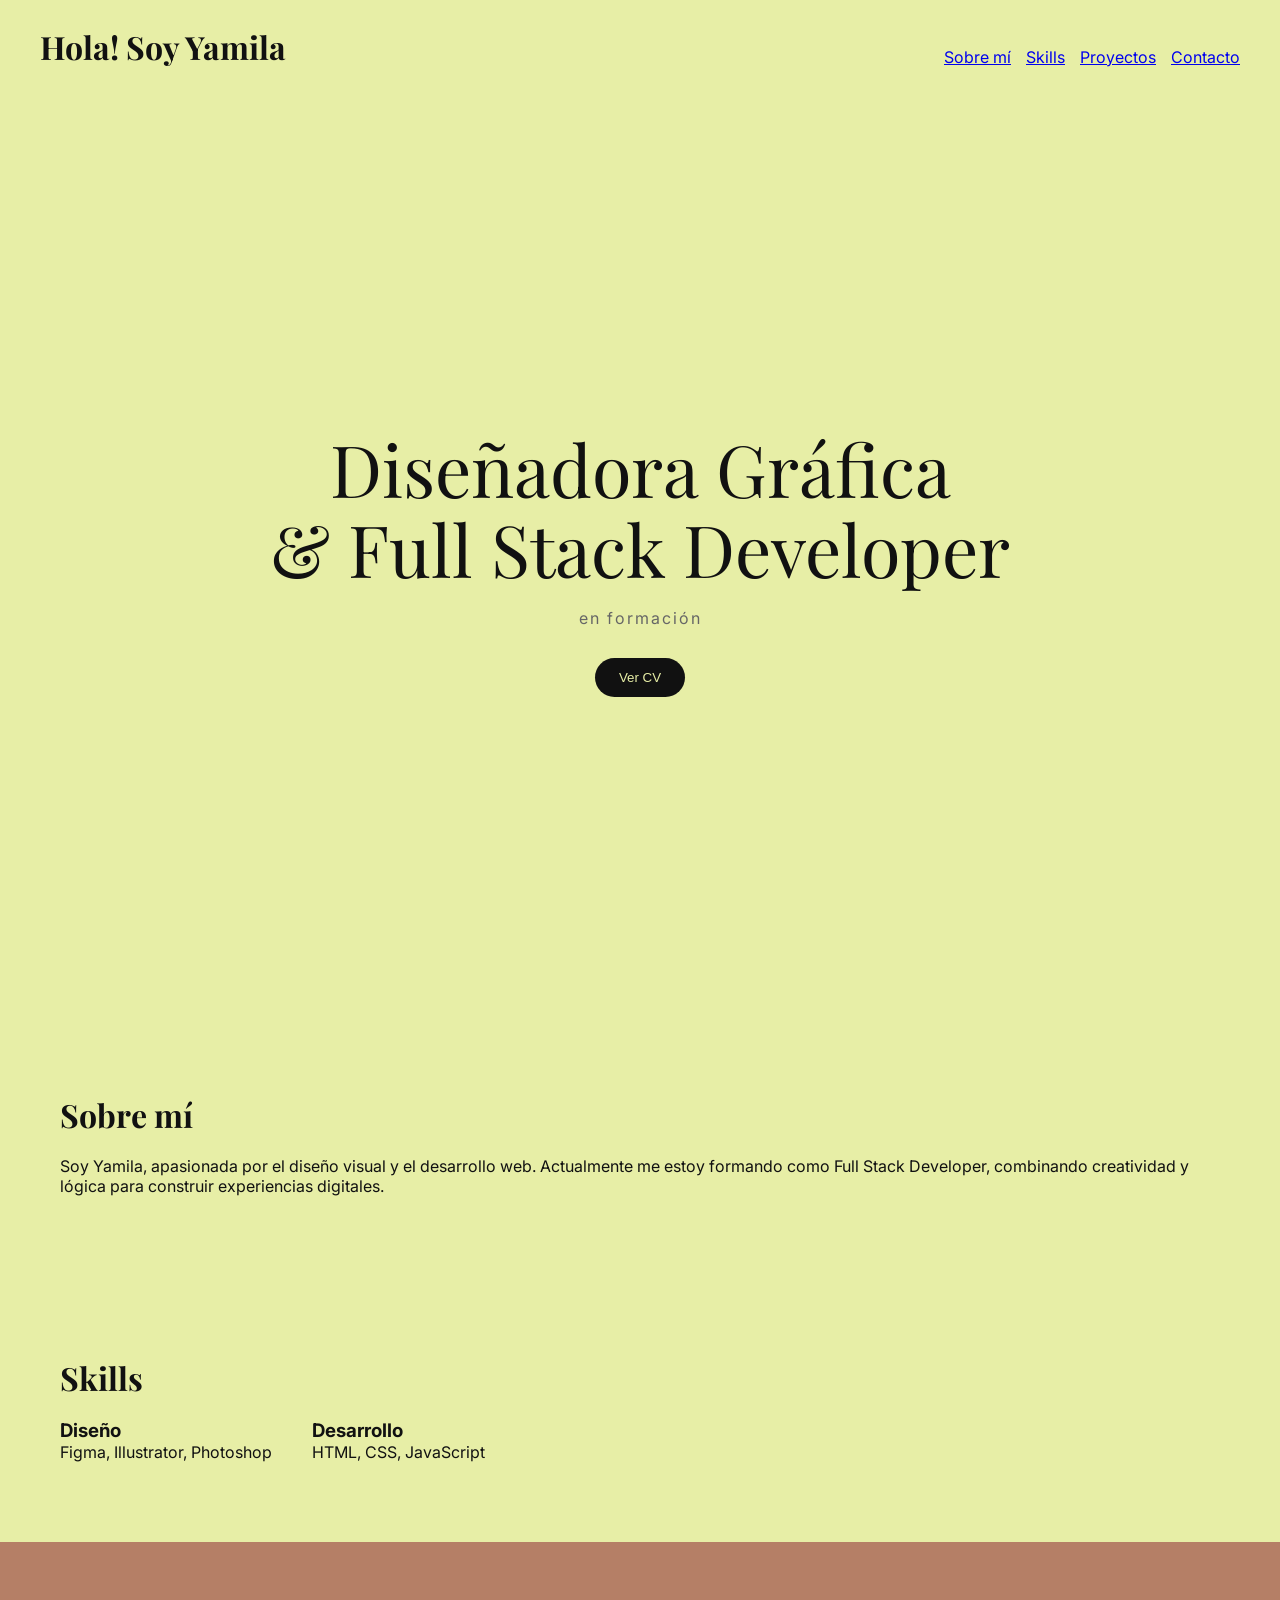
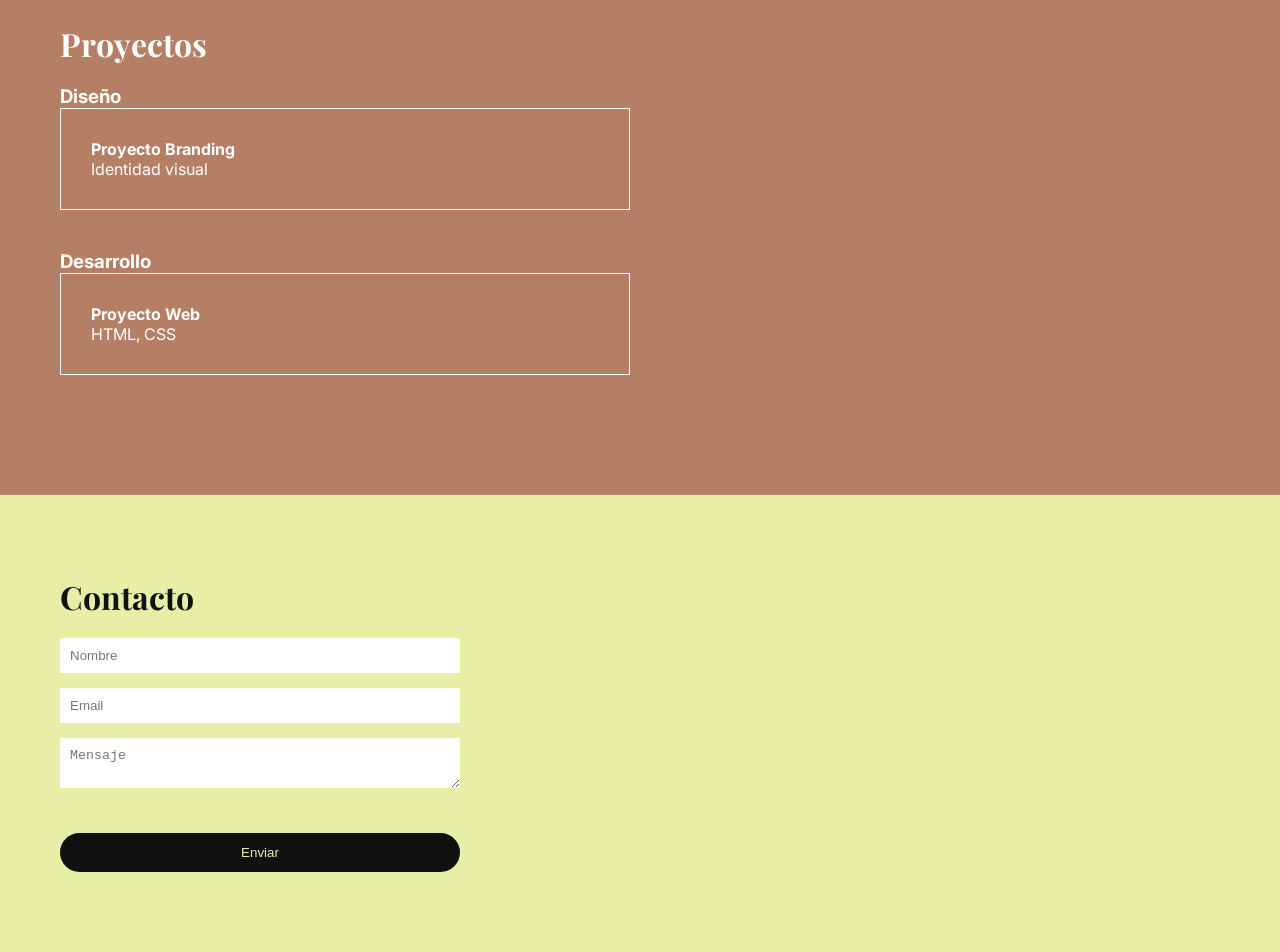
==== Proyecto/index.html @ 6d1c7fa6 "Primer commit - estructura inicial del proyecto" ====
<!DOCTYPE html>
<html lang="es">
<head>
  <meta charset="UTF-8">
  <title>Yam.diseño&código | Portfolio</title>

  <!-- Tipografías -->
  <link href="https://fonts.googleapis.com/css2?family=Playfair+Display:wght@400;700&family=Inter:wght@300;400;600&display=swap" rel="stylesheet">

  <link rel="stylesheet" href="styles.css">
</head>
<body>

  <!-- NAV -->
  <nav>
    <h2>Hola! Soy Yamila</h2>
    <ul>
      <li><a href="#about">Sobre mí</a></li>
      <li><a href="#skills">Skills</a></li>
      <li><a href="#projects">Proyectos</a></li>
      <li><a href="#contact">Contacto</a></li>
    </ul>
  </nav>

  <!-- HERO -->
  <section class="hero">
    <h1>
      Diseñadora Gráfica <br>
      & Full Stack Developer
    </h1>
    <p>en formación</p>

    <a href="cv.pdf" target="_blank">
      <button>Ver CV</button>
    </a>
  </section>

  <!-- SOBRE MI -->
  <section id="about">
    <h2>Sobre mí</h2>
    <p>
      Soy Yamila, apasionada por el diseño visual y el desarrollo web. 
      Actualmente me estoy formando como Full Stack Developer, combinando 
      creatividad y lógica para construir experiencias digitales.
    </p>
  </section>

  <!-- SKILLS -->
  <section id="skills">
    <h2>Skills</h2>

    <div class="skills-container">
      <div>
        <h3>Diseño</h3>
        <p>Figma, Illustrator, Photoshop</p>
      </div>

      <div>
        <h3>Desarrollo</h3>
        <p>HTML, CSS, JavaScript</p>
      </div>
    </div>
  </section>

  <!-- PROYECTOS -->
  <section id="projects">
    <h2>Proyectos</h2>

    <h3>Diseño</h3>
    <div class="grid">
      <a href="https://www.behance.net/TUUSUARIO" target="_blank" class="card">
        <h4>Proyecto Branding</h4>
        <p>Identidad visual</p>
      </a>
    </div>

    <h3>Desarrollo</h3>
    <div class="grid">
      <a href="https://github.com/TUUSUARIO" target="_blank" class="card">
        <h4>Proyecto Web</h4>
        <p>HTML, CSS</p>
      </a>
    </div>
  </section>

  <!-- CONTACTO -->
  <section id="contact">
    <h2>Contacto</h2>

    <form>
      <input type="text" placeholder="Nombre" required>
      <input type="email" placeholder="Email" required>
      <textarea placeholder="Mensaje" required></textarea>
      <button type="submit">Enviar</button>
    </form>
  </section>

</body>
</html>
---- Proyecto/styles.css ----
:root {
  --bg-main: #E7EEA6;   /* amarillo pastel */
  --bg-accent: #b57f66; /* terracota */
  --black: #111111;
  --white: #ffffff;
  --gray: #666;
}

* {
  margin: 0;
  padding: 0;
  box-sizing: border-box;
}

html {
  scroll-behavior: smooth;
}

body {
  font-family: 'Inter', sans-serif;
  background: var(--bg-main);
  color: var(--black);
}

/* NAV */
nav {
  display: flex;
  justify-content: space-between;
  align-items: center;
  padding: 25px 40px;
}

.logo {
  font-family: 'Playfair Display', serif;
  font-size: 20px;
}

nav ul {
  display: flex;
  gap: 15px;
  list-style: none;
}

/* BOTONES NAV */
.nav-btn {
  text-decoration: none;
  color: var(--black);
  border: 1px solid var(--black);
  padding: 8px 16px;
  border-radius: 20px;
  transition: 0.3s;
  font-family: 'Playfair Display', serif;
}

.nav-btn:hover {
  background: var(--black);
  color: var(--bg-main);
}

/* HERO */
.hero {
  min-height: 100vh;
  display: flex;
  flex-direction: column;
  justify-content: center;
  align-items: center;
  text-align: center;
  padding: 40px;
}

.hero h1 {
  font-family: 'Playfair Display', serif;
  font-size: 72px;
  font-weight: 400;
  line-height: 1.1;
  max-width: 800px;
}

.hero p {
  margin-top: 20px;
  letter-spacing: 2px;
  color: var(--gray);
}

/* BOTÓN */
button {
  margin-top: 30px;
  background: var(--black);
  color: var(--bg-main);
  border: none;
  padding: 12px 24px;
  border-radius: 20px;
  cursor: pointer;
  transition: 0.3s;
}

button:hover {
  transform: translateY(-3px);
}

/* SECCIONES */
section {
  padding: 80px 60px;
}

h2 {
  font-size: 32px;
  margin-bottom: 20px;
  font-family: 'Playfair Display', serif;
}

/* SKILLS */
.skills-container {
  display: flex;
  gap: 40px;
}

/* PROYECTOS */
#projects {
  background: var(--bg-accent);
  color: var(--white);
}

.grid {
  display: grid;
  grid-template-columns: repeat(2, 1fr);
  gap: 20px;
  margin-bottom: 40px;
}

.card {
  text-decoration: none;
  color: inherit;
  border: 1px solid var(--white);
  padding: 30px;
  transition: 0.3s;
}

.card:hover {
  background: var(--white);
  color: var(--black);
}

/* FORM */
form {
  display: flex;
  flex-direction: column;
  gap: 15px;
  max-width: 400px;
}

input, textarea {
  padding: 10px;
  border: none;
  outline: none;
}

/* RESPONSIVE */
@media (max-width: 768px) {

  nav {
    flex-direction: column;
    gap: 15px;
  }

  .hero h1 {
    font-size: 36px;
  }

  .skills-container {
    flex-direction: column;
  }

  .grid {
    grid-template-columns: 1fr;
  }
}
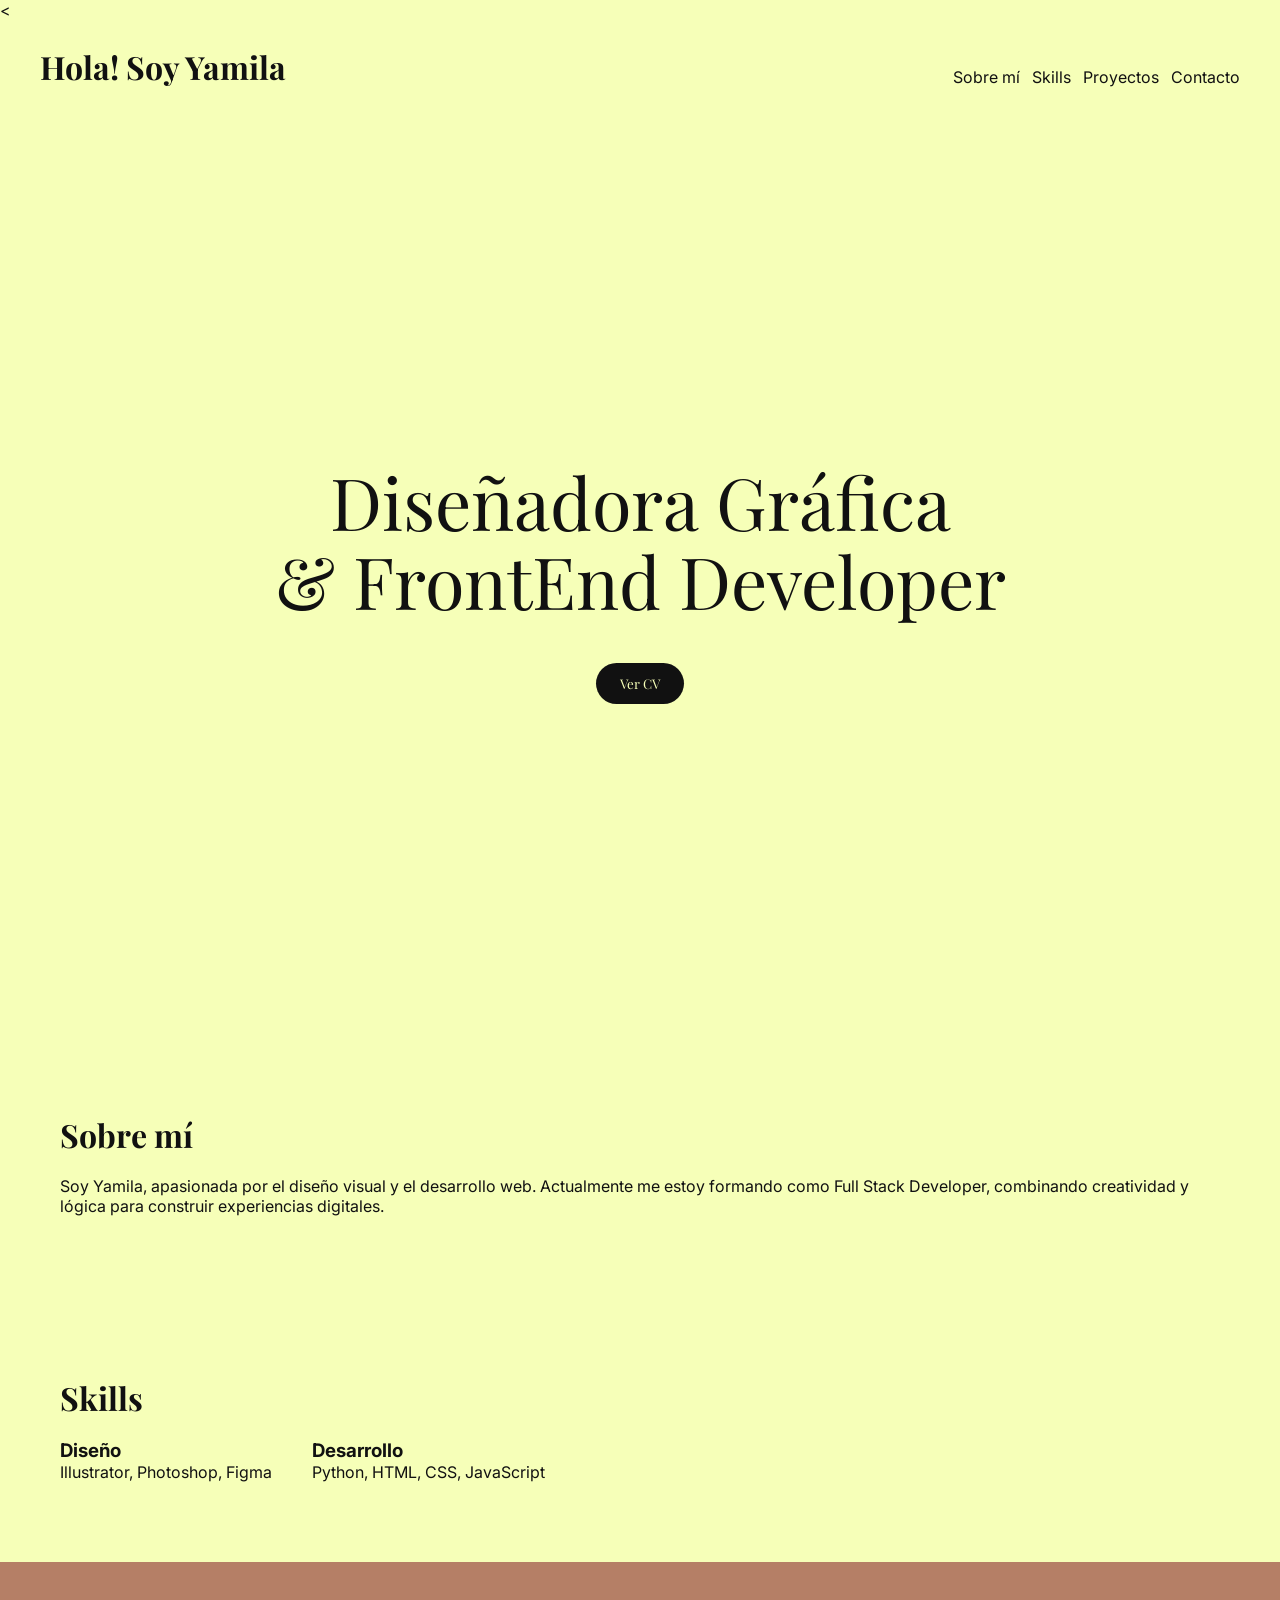
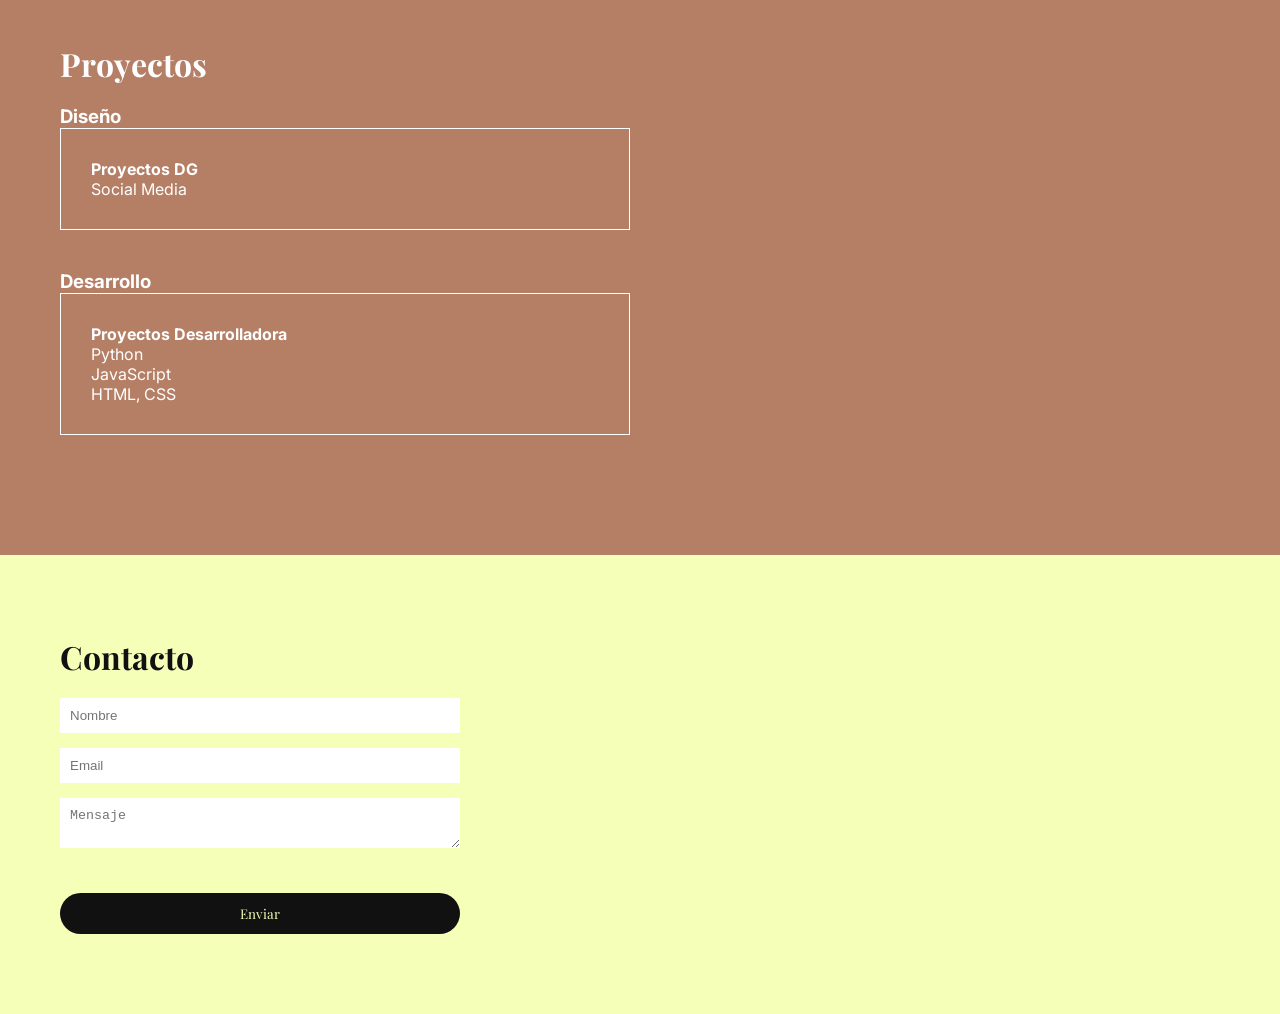
==== commit c759ad2b: "Actualizo cambios antes de seguir modificando" ====
--- a/Proyecto/index.html
+++ b/Proyecto/index.html
@@ -5,8 +5,7 @@
   <title>Yam.diseño&código | Portfolio</title>
 
   <!-- Tipografías -->
-  <link href="https://fonts.googleapis.com/css2?family=Playfair+Display:wght@400;700&family=Inter:wght@300;400;600&display=swap" rel="stylesheet">
-
+  <<link href="https://fonts.googleapis.com/css2?family=Playfair+Display:wght@400;700&family=Inter:wght@300;400;600&display=swap" rel="stylesheet">
   <link rel="stylesheet" href="styles.css">
 </head>
 <body>
@@ -26,11 +25,9 @@
   <section class="hero">
     <h1>
       Diseñadora Gráfica <br>
-      & Full Stack Developer
-    </h1>
-    <p>en formación</p>
+      & FrontEnd Developer
 
-    <a href="cv.pdf" target="_blank">
+    <a href="https://drive.google.com/drive/folders/1eOu3ENgySRpgzXTLeotrLf6iqLKdBv76" target="_blank">
       <button>Ver CV</button>
     </a>
   </section>
@@ -52,12 +49,12 @@
     <div class="skills-container">
       <div>
         <h3>Diseño</h3>
-        <p>Figma, Illustrator, Photoshop</p>
+        <p>Illustrator, Photoshop, Figma</p>
       </div>
 
       <div>
         <h3>Desarrollo</h3>
-        <p>HTML, CSS, JavaScript</p>
+        <p>Python, HTML, CSS, JavaScript</p>
       </div>
     </div>
   </section>
@@ -68,16 +65,18 @@
 
     <h3>Diseño</h3>
     <div class="grid">
-      <a href="https://www.behance.net/TUUSUARIO" target="_blank" class="card">
-        <h4>Proyecto Branding</h4>
-        <p>Identidad visual</p>
+      <a href="https://www.behance.net/gallery/148777861/PORTFOLIO-SOCIAL-MEDIA-2022" target="_blank" class="card">
+        <h4>Proyectos DG</h4>
+        <p>Social Media</p>
       </a>
     </div>
 
     <h3>Desarrollo</h3>
     <div class="grid">
-      <a href="https://github.com/TUUSUARIO" target="_blank" class="card">
-        <h4>Proyecto Web</h4>
+      <a href="https://github.com/repos" target="_blank" class="card">
+        <h4>Proyectos Desarrolladora</h4>
+        <p>Python</p>
+        <p>JavaScript</p>
         <p>HTML, CSS</p>
       </a>
     </div>
--- a/Proyecto/styles.css
+++ b/Proyecto/styles.css
@@ -1,9 +1,14 @@
 :root {
-  --bg-main: #E7EEA6;   /* amarillo pastel */
+  --bg-main: #f6ffb8;   /* amarillo pastel */
   --bg-accent: #b57f66; /* terracota */
   --black: #111111;
   --white: #ffffff;
   --gray: #666;
+}
+
+nav a {
+  text-decoration: none !important;
+  color: inherit !important;
 }
 
 * {
@@ -31,30 +36,35 @@
 }
 
 .logo {
-  font-family: 'Playfair Display', serif;
-  font-size: 20px;
+  font-family: 'Playfair Display', serif !important;
+  font-size: 24px;
+  font-weight: 400;
 }
 
+/* NAV LISTA */
 nav ul {
   display: flex;
-  gap: 15px;
+  gap: 12px;
   list-style: none;
 }
 
-/* BOTONES NAV */
+/* BOTONES*/
 .nav-btn {
-  text-decoration: none;
-  color: var(--black);
-  border: 1px solid var(--black);
-  padding: 8px 16px;
-  border-radius: 20px;
+  text-decoration: none !important;
+  background: var(--black);
+  color: var(--bg-main) !important;
+  padding: 10px 20px;
+  border-radius: 999px;
+  font-family: 'Playfair Display', serif;
+  font-size: 14px;
+  display: inline-block;
   transition: 0.3s;
-  font-family: 'Playfair Display', serif;
+  letter-spacing: 1px;
 }
 
+/* HOVER SUTIL */
 .nav-btn:hover {
-  background: var(--black);
-  color: var(--bg-main);
+  transform: translateY(-2px);
 }
 
 /* HERO */
@@ -82,16 +92,17 @@
   color: var(--gray);
 }
 
-/* BOTÓN */
+/* BOTÓN CV */
 button {
   margin-top: 30px;
   background: var(--black);
   color: var(--bg-main);
   border: none;
   padding: 12px 24px;
-  border-radius: 20px;
+  border-radius: 999px;
   cursor: pointer;
   transition: 0.3s;
+  font-family: 'Playfair Display', serif;
 }
 
 button:hover {
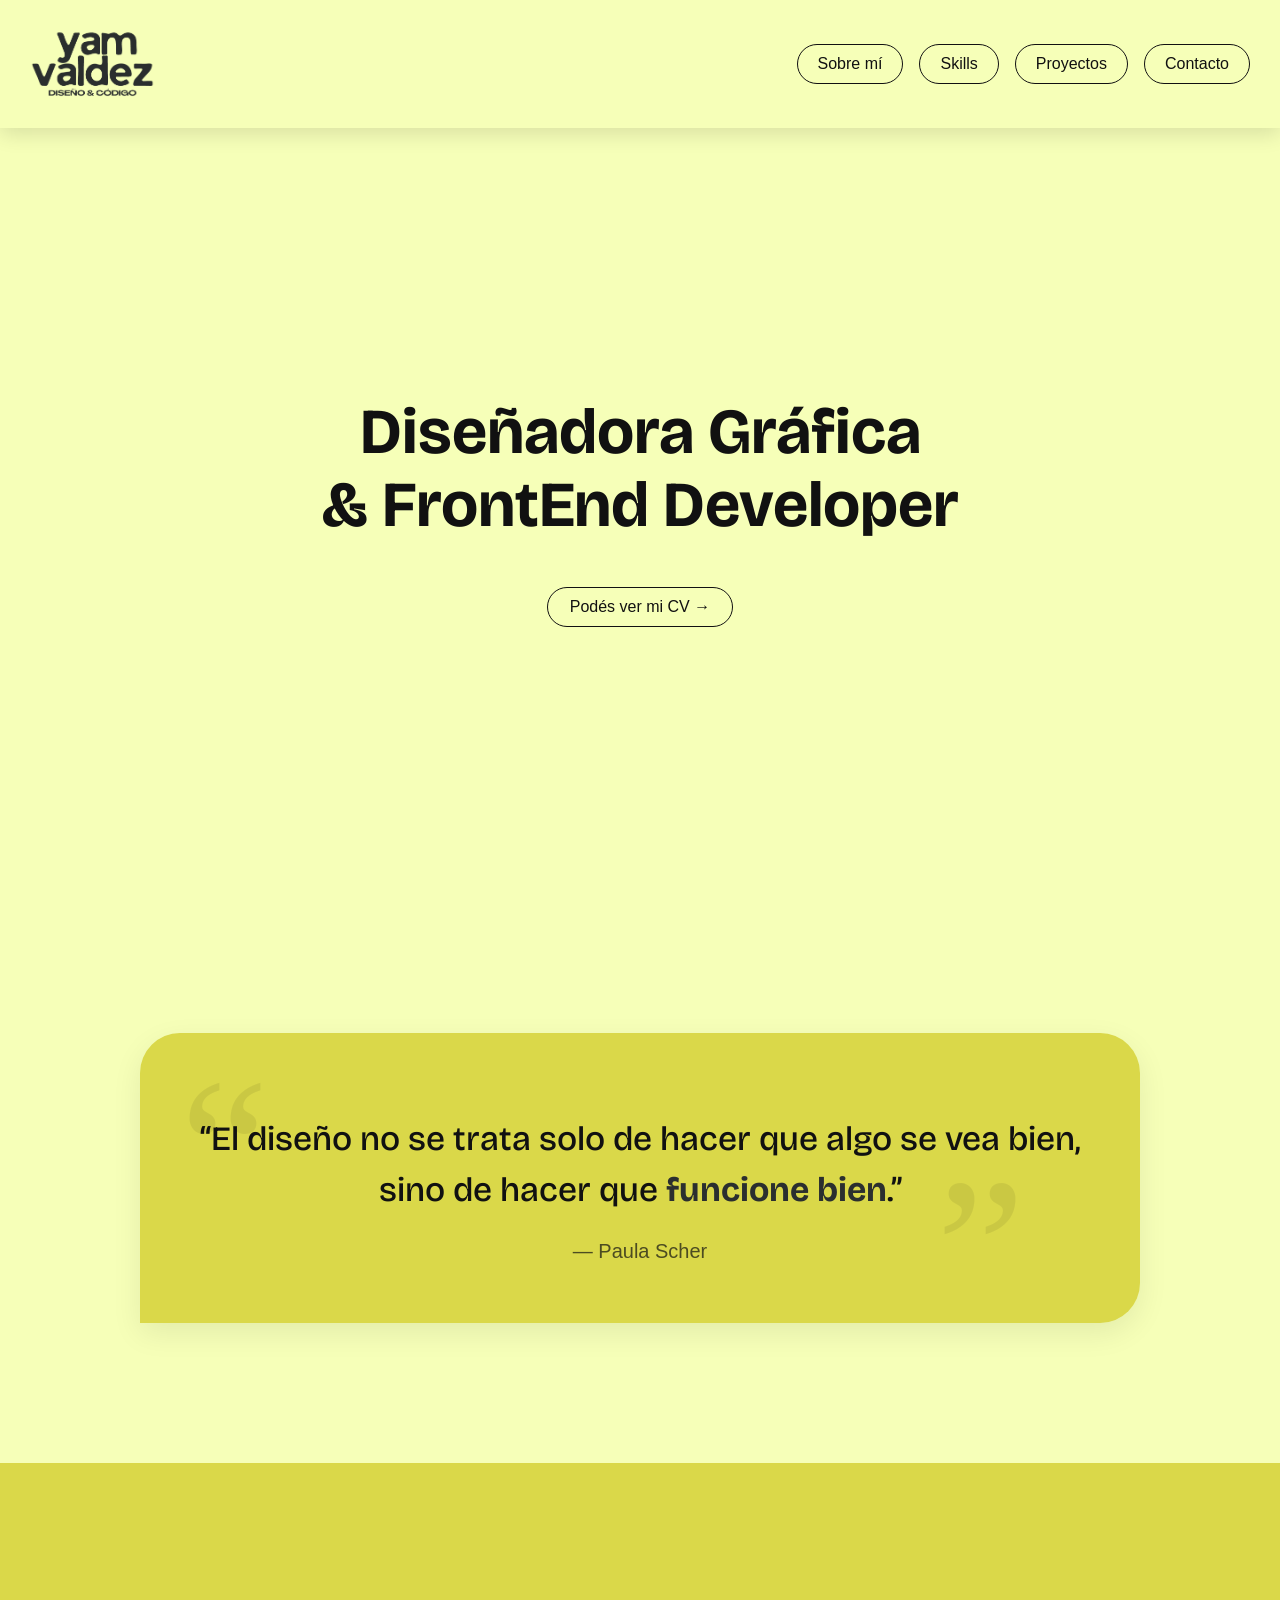
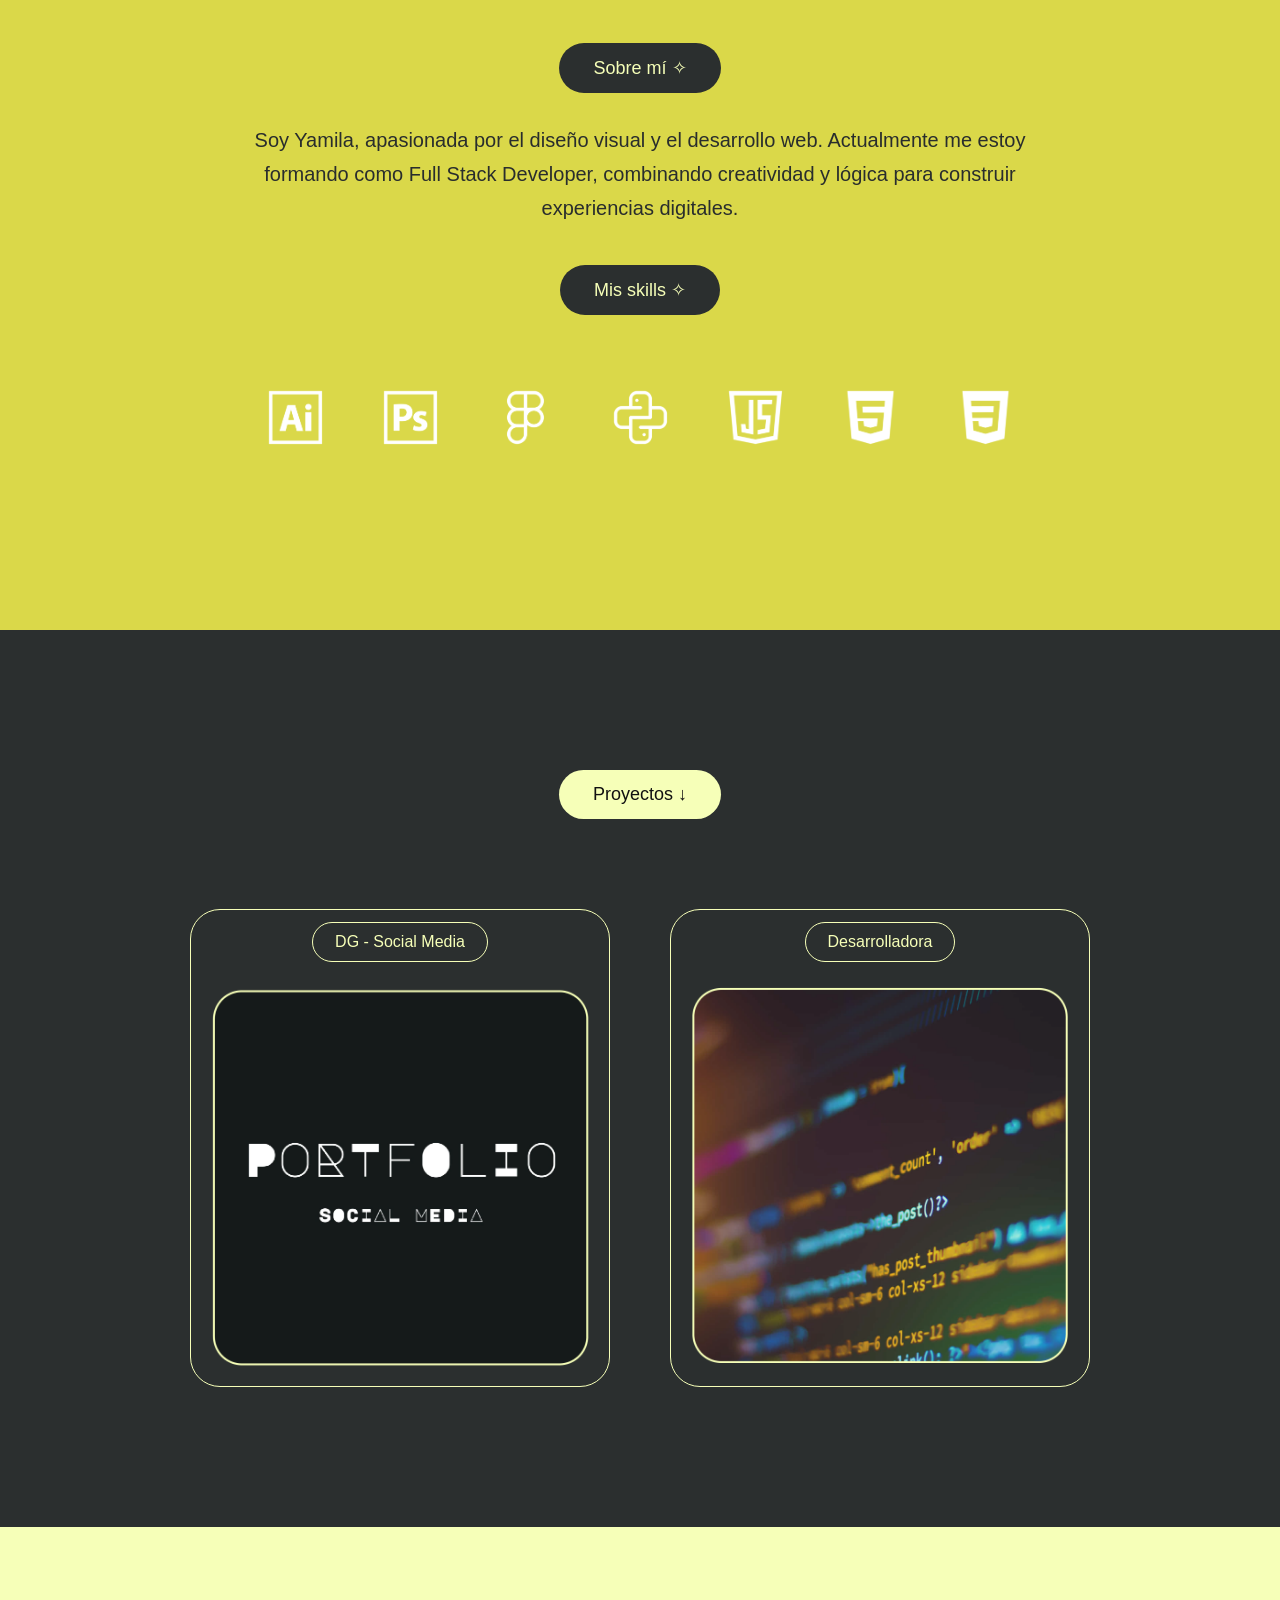
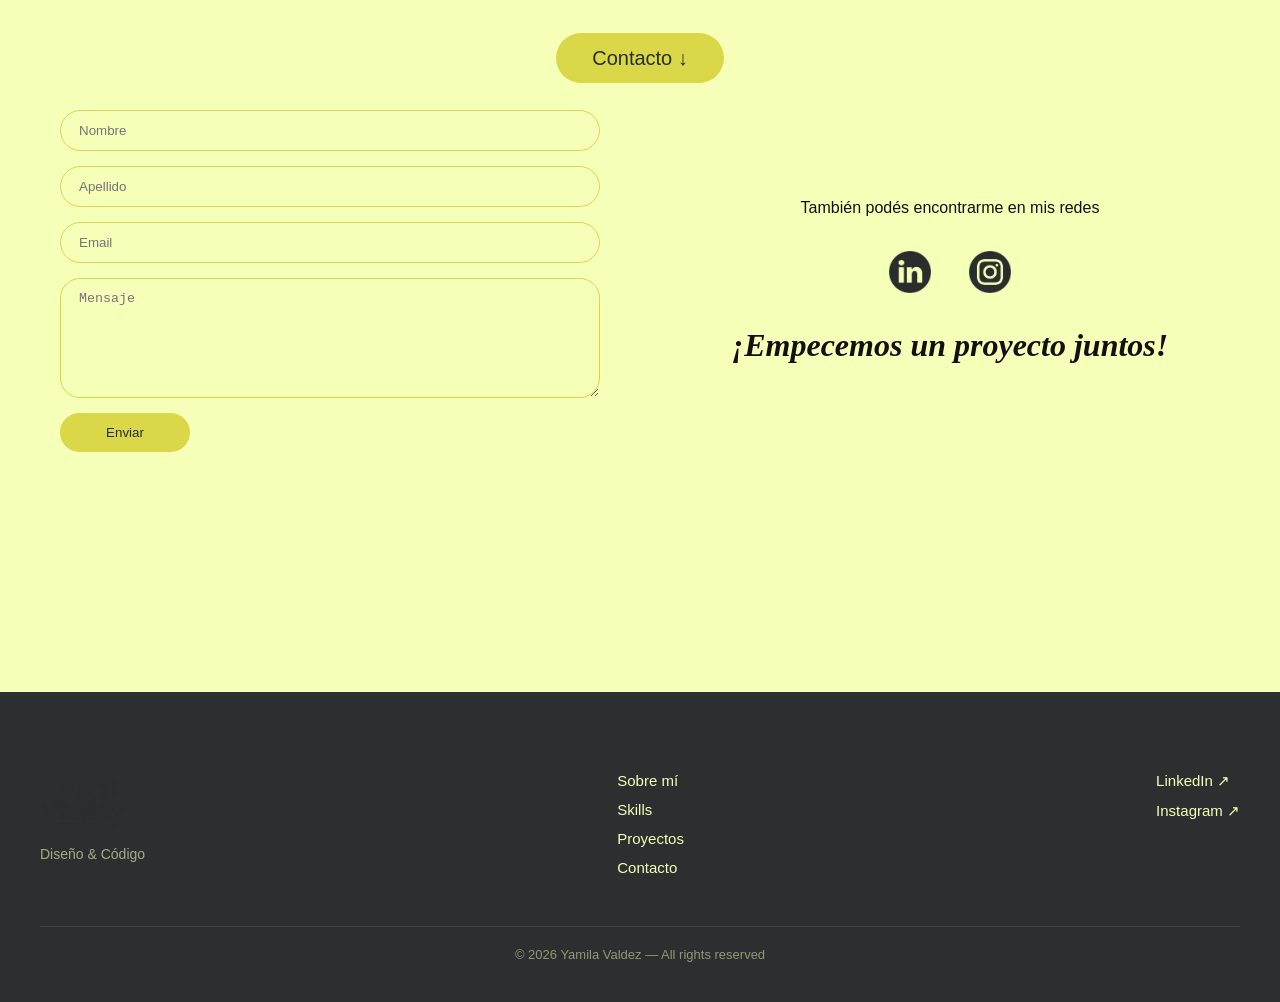
==== commit 55b95dc0: "feat: Header, cita, footer" ====
--- a/Proyecto/index.html
+++ b/Proyecto/index.html
@@ -2,97 +2,181 @@
 <html lang="es">
 <head>
   <meta charset="UTF-8">
-  <title>Yam.diseño&código | Portfolio</title>
+  <title>Yamila | Portfolio</title>
 
-  <!-- Tipografías -->
-  <<link href="https://fonts.googleapis.com/css2?family=Playfair+Display:wght@400;700&family=Inter:wght@300;400;600&display=swap" rel="stylesheet">
-  <link rel="stylesheet" href="styles.css">
-</head>
+ <!-- Tipografía -->
+<link rel="preconnect" href="https://fonts.googleapis.com">
+<link rel="preconnect" href="https://fonts.gstatic.com" crossorigin>
+
+<link href="https://fonts.googleapis.com/css2?family=Bricolage+Grotesque:wght@400;600;700&display=swap" rel="stylesheet">
+
+<link rel="stylesheet" href="styles.css">
+
 <body>
 
-  <!-- NAV -->
-  <nav>
-    <h2>Hola! Soy Yamila</h2>
-    <ul>
-      <li><a href="#about">Sobre mí</a></li>
-      <li><a href="#skills">Skills</a></li>
-      <li><a href="#projects">Proyectos</a></li>
-      <li><a href="#contact">Contacto</a></li>
-    </ul>
+<!-- HEADER -->
+<header class="header">
+  <nav class="nav">
+    <img src="img/logoyam.png" alt="Logo Yamila" class="logo">
+
+    <div class="nav-right">
+      <a href="#about" class="pill">Sobre mí</a>
+      <a href="#skills" class="pill">Skills</a>
+      <a href="#projects" class="pill">Proyectos</a>
+      <a href="#contact" class="pill">Contacto</a>
+    </div>
   </nav>
+</header>
 
-  <!-- HERO -->
-  <section class="hero">
-    <h1>
-      Diseñadora Gráfica <br>
-      & FrontEnd Developer
+<!-- HERO -->
+<section class="hero">
+  <h1>
+    Diseñadora Gráfica <br>
+    & FrontEnd Developer
+  </h1>
 
-    <a href="https://drive.google.com/drive/folders/1eOu3ENgySRpgzXTLeotrLf6iqLKdBv76" target="_blank">
-      <button>Ver CV</button>
-    </a>
-  </section>
+  <a href="https://drive.google.com/file/d/12jCxW74BSEl3ojDvRI3MkDYJwRW93o4f/view?usp=drive_link" target="_blank" class="cta">
+    Podés ver mi CV →
+  </a>
+</section>
 
-  <!-- SOBRE MI -->
-  <section id="about">
-    <h2>Sobre mí</h2>
+<section class="quote">
+  <div class="quote-card">
     <p>
-      Soy Yamila, apasionada por el diseño visual y el desarrollo web. 
-      Actualmente me estoy formando como Full Stack Developer, combinando 
-      creatividad y lógica para construir experiencias digitales.
+      “El diseño no se trata solo de hacer que algo se vea bien,
+      sino de hacer que <strong>funcione bien</strong>.”
     </p>
-  </section>
+    <span>— Paula Scher</span>
+  </div>
+</section>
 
-  <!-- SKILLS -->
-  <section id="skills">
-    <h2>Skills</h2>
+<!-- ABOUT + SKILLS -->
+<section class="about-skills">
 
-    <div class="skills-container">
-      <div>
-        <h3>Diseño</h3>
-        <p>Illustrator, Photoshop, Figma</p>
-      </div>
+  <div id="about" class="about">
+    <div class="tag">Sobre mí ✧</div>
 
-      <div>
-        <h3>Desarrollo</h3>
-        <p>Python, HTML, CSS, JavaScript</p>
-      </div>
+    <p>
+      Soy Yamila, apasionada por el diseño visual y el desarrollo web.
+      Actualmente me estoy formando como Full Stack Developer, combinando creatividad
+      y lógica para construir experiencias digitales.
+    </p>
+  </div>
+
+  <div id="skills" class="skills">
+    <div class="tag">Mis skills ✧</div>
+
+    <div class="skills-icons">
+      <img src="img/ai.png" alt="Illustrator">
+      <img src="img/ps.png" alt="Photoshop">
+      <img src="img/figma.png" alt="Figma">
+      <img src="img/py.png" alt="Python">
+      <img src="img/js.png" alt="JavaScript">
+      <img src="img/html.png" alt="HTML">
+      <img src="img/css.png" alt="CSS">
     </div>
-  </section>
+  </div>
 
-  <!-- PROYECTOS -->
-  <section id="projects">
-    <h2>Proyectos</h2>
+</section>
 
-    <h3>Diseño</h3>
-    <div class="grid">
-      <a href="https://www.behance.net/gallery/148777861/PORTFOLIO-SOCIAL-MEDIA-2022" target="_blank" class="card">
-        <h4>Proyectos DG</h4>
-        <p>Social Media</p>
+<!-- PROYECTOS -->
+<section id="projects" class="projects">
+
+  <div class="tag dark">Proyectos ↓</div>
+
+  <div class="projects-grid">
+
+    <div class="project-item">
+      <p class="project-label">DG - Social Media</p>
+      <a href="https://www.behance.net/gallery/148777861/PORTFOLIO-SOCIAL-MEDIA-2022" target="_blank">
+        <img src="img/portfolio.png" alt="Proyecto diseño">
       </a>
     </div>
 
-    <h3>Desarrollo</h3>
-    <div class="grid">
-      <a href="https://github.com/repos" target="_blank" class="card">
-        <h4>Proyectos Desarrolladora</h4>
-        <p>Python</p>
-        <p>JavaScript</p>
-        <p>HTML, CSS</p>
+    <div class="project-item">
+      <p class="project-label">Desarrolladora</p>
+      <a href="https://github.com/Yamila-Valdez" target="_blank">
+        <img src="img/desarrolladora.png" alt="Proyecto desarrollo">
       </a>
     </div>
-  </section>
 
-  <!-- CONTACTO -->
-  <section id="contact">
-    <h2>Contacto</h2>
+  </div>
 
-    <form>
-      <input type="text" placeholder="Nombre" required>
-      <input type="email" placeholder="Email" required>
-      <textarea placeholder="Mensaje" required></textarea>
+</section>
+
+<!-- CONTACTO -->
+<section id="contact" class="contact">
+
+  <div class="contact-title">
+    <span>Contacto ↓</span>
+  </div>
+
+  <div class="contact-box">
+
+    <form class="contact-form">
+      <input type="text" placeholder="Nombre">
+      <input type="text" placeholder="Apellido">
+      <input type="email" placeholder="Email">
+      <textarea placeholder="Mensaje"></textarea>
+
       <button type="submit">Enviar</button>
     </form>
-  </section>
+
+    <div class="contact-info">
+      <p>También podés encontrarme en mis redes</p>
+
+      <div class="social-icons">
+        <a href="https://www.linkedin.com/in/yamila-valdez-aguilar-5b4b71198" target="_blank">
+          <img src="img/linkedin.png" alt="LinkedIn">
+        </a>
+
+        <a href="https://www.instagram.com/yam.antoniet" target="_blank">
+          <img src="img/instagram.png" alt="Instagram">
+        </a>
+      </div>
+
+      <h2>¡Empecemos un proyecto juntos!</h2>
+    </div>
+
+  </div>
+
+</section>
+
+<footer class="footer">
+
+  <div class="footer-container">
+
+    <!-- LOGO + FRASE -->
+    <div class="footer-brand">
+      <img src="img/logoyam.png" alt="Logo Yam">
+      <p>Diseño & Código</p>
+    </div>
+
+    <!-- NAVEGACIÓN -->
+    <div class="footer-links">
+      <a href="#about">Sobre mí</a>
+      <a href="#skills">Skills</a>
+      <a href="#projects">Proyectos</a>
+      <a href="#contact">Contacto</a>
+    </div>
+
+    <!-- REDES -->
+    <div class="footer-social">
+      <a href="https://www.linkedin.com/in/yamila-valdez-aguilar-5b4b71198/" target="_blank">LinkedIn ↗</a>
+      <a href="https://www.instagram.com/yam.antoniet/" target="_blank">Instagram ↗</a>
+    </div>
+
+  </div>
+
+  <!-- LINEA -->
+  <div class="footer-line"></div>
+
+  <!-- COPY -->
+  <p class="footer-copy">
+    © 2026 Yamila Valdez — All rights reserved
+  </p>
+
+</footer>
 
 </body>
 </html>
--- a/Proyecto/styles.css
+++ b/Proyecto/styles.css
@@ -1,188 +1,474 @@
 :root {
-  --bg-main: #f6ffb8;   /* amarillo pastel */
-  --bg-accent: #b57f66; /* terracota */
-  --black: #111111;
-  --white: #ffffff;
-  --gray: #666;
-}
-
-nav a {
-  text-decoration: none !important;
-  color: inherit !important;
-}
-
+  --bg-main: #f6ffb8;
+  --bg-accent: #dad849;
+  --bg-dark: #2b2f2f;
+  --black: #111;
+  --white: #292d2d;
+}
+
+/* FUENTES */
+@font-face {
+  font-family: 'Clash Display';
+  src: url('./fonts/ClashDisplay-Medium.woff2');
+  font-weight: 500;
+}
+
+/* RESET */
 * {
   margin: 0;
   padding: 0;
   box-sizing: border-box;
 }
 
-html {
-  scroll-behavior: smooth;
+img {
+  max-width: 100%;
+  display: block;
 }
 
 body {
-  font-family: 'Inter', sans-serif;
-  background: var(--bg-main);
+  background: var(--bg-main);
+  font-family: 'Clash Display', sans-serif;
   color: var(--black);
 }
 
-/* NAV */
-nav {
+/* HEADER / NAV */
+.nav {
+  max-width: 1300px;
+  margin: 0 auto;
   display: flex;
   justify-content: space-between;
   align-items: center;
-  padding: 25px 40px;
+  padding: 20px 30px;
+}
+
+.header {
+  background: var(--bg-main);
+  box-shadow: 0 6px 20px rgba(0, 0, 0, 0.12);
 }
 
 .logo {
-  font-family: 'Playfair Display', serif !important;
-  font-size: 24px;
-  font-weight: 400;
-}
-
-/* NAV LISTA */
-nav ul {
-  display: flex;
-  gap: 12px;
-  list-style: none;
-}
-
-/* BOTONES*/
-.nav-btn {
-  text-decoration: none !important;
+  width: 125px;
+  height: auto;
+}
+
+.nav-right {
+  display: flex;
+  gap: 16px;
+}
+
+/* BOTONES */
+.pill {
+  border: 1px solid var(--black);
+  padding: 10px 20px;
+  border-radius: 999px;
+  text-decoration: none;
+  color: var(--black);
+  transition: 0.3s;
+}
+
+.pill:hover {
   background: var(--black);
-  color: var(--bg-main) !important;
-  padding: 10px 20px;
-  border-radius: 999px;
-  font-family: 'Playfair Display', serif;
-  font-size: 14px;
-  display: inline-block;
-  transition: 0.3s;
-  letter-spacing: 1px;
-}
-
-/* HOVER SUTIL */
-.nav-btn:hover {
+  color: var(--bg-main);
   transform: translateY(-2px);
 }
 
 /* HERO */
 .hero {
-  min-height: 100vh;
+  min-height: 85vh; /* 👈 un poco menos alto */
   display: flex;
   flex-direction: column;
   justify-content: center;
   align-items: center;
-  text-align: center;
-  padding: 40px;
+  gap: 20px; /* 👈 más aire entre título y botón */
+  text-align: center;
+  padding: 60px 20px; /* 👈 mejor balance vertical */
 }
 
 .hero h1 {
-  font-family: 'Playfair Display', serif;
-  font-size: 72px;
-  font-weight: 400;
-  line-height: 1.1;
+  font-family: 'Bricolage Grotesque', sans-serif;
+  font-size: clamp(42px, 5vw, 72px);
+  font-weight: 700;
+  line-height: 1.15;
   max-width: 800px;
-}
-
-.hero p {
-  margin-top: 20px;
-  letter-spacing: 2px;
-  color: var(--gray);
-}
-
-/* BOTÓN CV */
-button {
-  margin-top: 30px;
+  word-break: keep-all; /* 👈 evita cortes raros */
+}
+
+.cta {
+  display: inline-block;
+  margin-top: 25px;
+  border: 1px solid var(--black);
+  padding: 10px 22px;
+  border-radius: 999px;
+  text-decoration: none;
+  color: var(--black);
+  transition: 0.3s;
+}
+
+.cta:hover {
   background: var(--black);
   color: var(--bg-main);
-  border: none;
-  padding: 12px 24px;
-  border-radius: 999px;
-  cursor: pointer;
-  transition: 0.3s;
-  font-family: 'Playfair Display', serif;
-}
-
-button:hover {
-  transform: translateY(-3px);
-}
-
-/* SECCIONES */
-section {
-  padding: 80px 60px;
-}
-
-h2 {
-  font-size: 32px;
-  margin-bottom: 20px;
-  font-family: 'Playfair Display', serif;
-}
-
-/* SKILLS */
-.skills-container {
-  display: flex;
-  gap: 40px;
-}
-
-/* PROYECTOS */
-#projects {
+  transform: translateY(-2px);
+}
+
+/* ABOUT + SKILLS */
+.about-skills {
   background: var(--bg-accent);
   color: var(--white);
-}
-
-.grid {
-  display: grid;
-  grid-template-columns: repeat(2, 1fr);
-  gap: 20px;
+  padding: 180px 60px;
+  text-align: center;
+}
+
+.tag {
+  background: var(--bg-dark);
+  color: var(--bg-main);   
+  font-size: 18px;
+  padding: 14px 34px;
+  border-radius: 999px;
+  display: inline-block;
+  margin-bottom: 30px;
+}
+
+.about p {
+  font-size: 20px;
+  max-width: 800px;
+  margin: auto;
+  line-height: 1.7;
+}
+
+.skills {
+  margin-top: 40px;
+}
+
+.skills-icons {
+  display: flex;
+  justify-content: center;
+  gap: 50px;
+  margin-top: 40px;
+  flex-wrap: wrap;
+}
+
+.skills-icons img {
+  width: 65px;
+  filter: brightness(0) invert(1);
+}
+
+/* PROYECTOS */
+.projects {
+  background: var(--bg-dark);
+  padding: 140px 60px;
+  text-align: center;
+}
+
+.tag.dark {
+  background: var(--bg-main);
+  color: var(--black);
+}
+
+.projects-grid {
+  display: flex;
+  justify-content: center;
+  gap: 60px;
+  margin-top: 60px;
+  flex-wrap: wrap;
+}
+
+.project-item {
+  width: 420px;
+  display: flex;
+  flex-direction: column;
+  align-items: center;
+  border: 1px solid var(--bg-main);
+  border-radius: 30px;
+  padding: 12px;
+}
+
+.project-label {
+  color: var(--bg-main);
+  border: 1px solid var(--bg-main);
+  padding: 10px 22px;
+  border-radius: 999px;
+  margin-bottom: 15px;
+  transition: 0.3s;
+  cursor: pointer;
+}
+
+.project-label:hover {
+  background: var(--bg-main);
+  color: var(--black);
+}
+
+.project-item img {
+  width: 100%;
+  border-radius: 20px;
+  transition: 0.3s;
+}
+
+.project-item img:hover {
+  transform: scale(1.04);
+}
+
+/* CONTACTO */
+.contact {
+  background: var(--bg-main);
+  padding: 120px 60px;
+}
+
+.contact-title {
+  text-align: center;
   margin-bottom: 40px;
 }
 
-.card {
-  text-decoration: none;
-  color: inherit;
-  border: 1px solid var(--white);
-  padding: 30px;
-  transition: 0.3s;
-}
-
-.card:hover {
-  background: var(--white);
-  color: var(--black);
-}
-
-/* FORM */
-form {
+.contact-title span {
+  background: var(--bg-accent);
+  color: var(--white);
+  padding: 14px 36px;
+  border-radius: 999px;
+  font-size: 20px;
+}
+
+.contact-box {
+  display: flex;
+  justify-content: space-between;
+  gap: 80px;
+}
+
+.contact-form {
+  width: 50%;
   display: flex;
   flex-direction: column;
   gap: 15px;
-  max-width: 400px;
-}
-
-input, textarea {
-  padding: 10px;
+}
+
+.contact-form input,
+.contact-form textarea {
+  border: 1px solid var(--bg-accent);
+  border-radius: 999px;
+  padding: 12px 18px;
+  background: transparent;
+}
+
+.contact-form textarea {
+  border-radius: 20px;
+  height: 120px;
+}
+
+.contact-form button {
+  background: var(--bg-accent);
+  color: var(--white);
   border: none;
-  outline: none;
+  padding: 12px 20px;
+  border-radius: 999px;
+  width: 130px;
+}
+
+.contact-info {
+  width: 50%;
+  display: flex;
+  flex-direction: column;
+  justify-content: center;
+  align-items: center;
+  gap: 25px;
+  text-align: center;
+}
+
+.social-icons {
+  display: flex;
+  gap: 20px;
+}
+
+.social-icons img {
+  width: 60px;
+  transition: 0.3s;
+}
+
+.social-icons img:hover {
+  transform: scale(1.1);
+}
+
+.contact-info h2 {
+  font-family: 'Playfair Display', serif;
+  font-size: 32px;
+  font-style: italic;
 }
 
 /* RESPONSIVE */
 @media (max-width: 768px) {
-
-  nav {
+  .nav {
     flex-direction: column;
-    gap: 15px;
+    gap: 20px;
   }
 
-  .hero h1 {
-    font-size: 36px;
-  }
-
-  .skills-container {
+  .contact-box {
     flex-direction: column;
   }
 
-  .grid {
-    grid-template-columns: 1fr;
+  .contact-form,
+  .contact-info {
+    width: 100%;
+  }
+
+  .projects-grid {
+    flex-direction: column;
+    align-items: center;
+  }
+}
+
+/* CONTENEDOR */
+.quote {
+  display: flex;
+  justify-content: center;
+  padding: 140px 20px;
+}
+
+/* TARJETA REAL */
+.quote-card {
+  position: relative;
+  background: var(--bg-accent);
+  padding: 80px 60px 60px;
+  border-radius: 40px 40px 40px 0;
+  max-width: 1000px;
+  width: 100%;
+  text-align: center;
+  box-shadow: 0 10px 30px rgba(0,0,0,0.08);
+}
+
+/* TEXTO */
+.quote-card p {
+  font-family: 'Bricolage Grotesque', sans-serif;
+  font-size: clamp(24px, 3vw, 34px);
+  line-height: 1.5;
+  font-weight: 500;
+}
+
+/* AUTOR */
+.quote-card span {
+  display: block;
+  margin-top: 25px;
+  font-family: 'Clash Display', sans-serif;
+  font-size: 20px;
+  opacity: 0.7;
+}
+
+/* DESTACADO */
+.quote-card strong {
+  color: var(--bg-dark);
+  font-weight: 700;
+}
+
+/* COMILLA IZQUIERDA */
+.quote-card::before {
+  content: "“";
+  position: absolute;
+  top: 115px;              
+  left: 40px;          
+  transform: translateY(-50%);
+  font-size: 200px;     
+  color: rgba(0, 0, 0, 0.07);
+  font-family: serif;
+}
+
+/* COMILLA DERECHA */
+.quote-card::after {
+  content: "”";
+  position: absolute;
+  top: 215px;             
+  right: 115px;          
+  transform: translateY(-50%);
+  font-size: 200px;      
+  color: rgba(0, 0, 0, 0.07);
+  font-family: serif;
+}
+
+/* FOOTER PRO */
+.footer {
+  background: var(--bg-dark);
+  color: var(--bg-main);
+  padding: 80px 40px 40px;
+  margin-top: 120px;
+}
+
+/* CONTENEDOR */
+.footer-container {
+  max-width: 1200px;
+  margin: auto;
+  display: flex;
+  justify-content: space-between;
+  align-items: flex-start;
+  gap: 60px;
+  flex-wrap: wrap;
+}
+
+/* LOGO */
+.footer-brand img {
+  width: 90px;
+  margin-bottom: 10px;
+}
+
+.footer-brand p {
+  font-size: 14px;
+  opacity: 0.6;
+}
+
+/* LINKS */
+.footer-links,
+.footer-social {
+  display: flex;
+  flex-direction: column;
+  gap: 12px;
+}
+
+/* ESTILO LINKS */
+.footer a {
+  color: var(--bg-main);
+  text-decoration: none;
+  font-size: 15px;
+  position: relative;
+  width: fit-content;
+  transition: 0.3s;
+}
+
+/* SUBRAYADO PRO */
+.footer a::after {
+  content: "";
+  position: absolute;
+  left: 0;
+  bottom: -3px;
+  width: 0%;
+  height: 1px;
+  background: var(--bg-main);
+  transition: 0.3s;
+}
+
+.footer a:hover::after {
+  width: 100%;
+}
+
+/* HOVER SUTIL */
+.footer a:hover {
+  opacity: 0.7;
+}
+
+/* LINEA DIVISORIA */
+.footer-line {
+  height: 1px;
+  background: rgba(255,255,255,0.1);
+  margin: 50px auto 20px;
+  max-width: 1200px;
+}
+
+/* COPY */
+.footer-copy {
+  text-align: center;
+  font-size: 13px;
+  opacity: 0.5;
+}
+
+/* RESPONSIVE */
+@media (max-width: 768px) {
+  .footer-container {
+    flex-direction: column;
+    align-items: center;
+    text-align: center;
+    gap: 30px;
   }
 }
